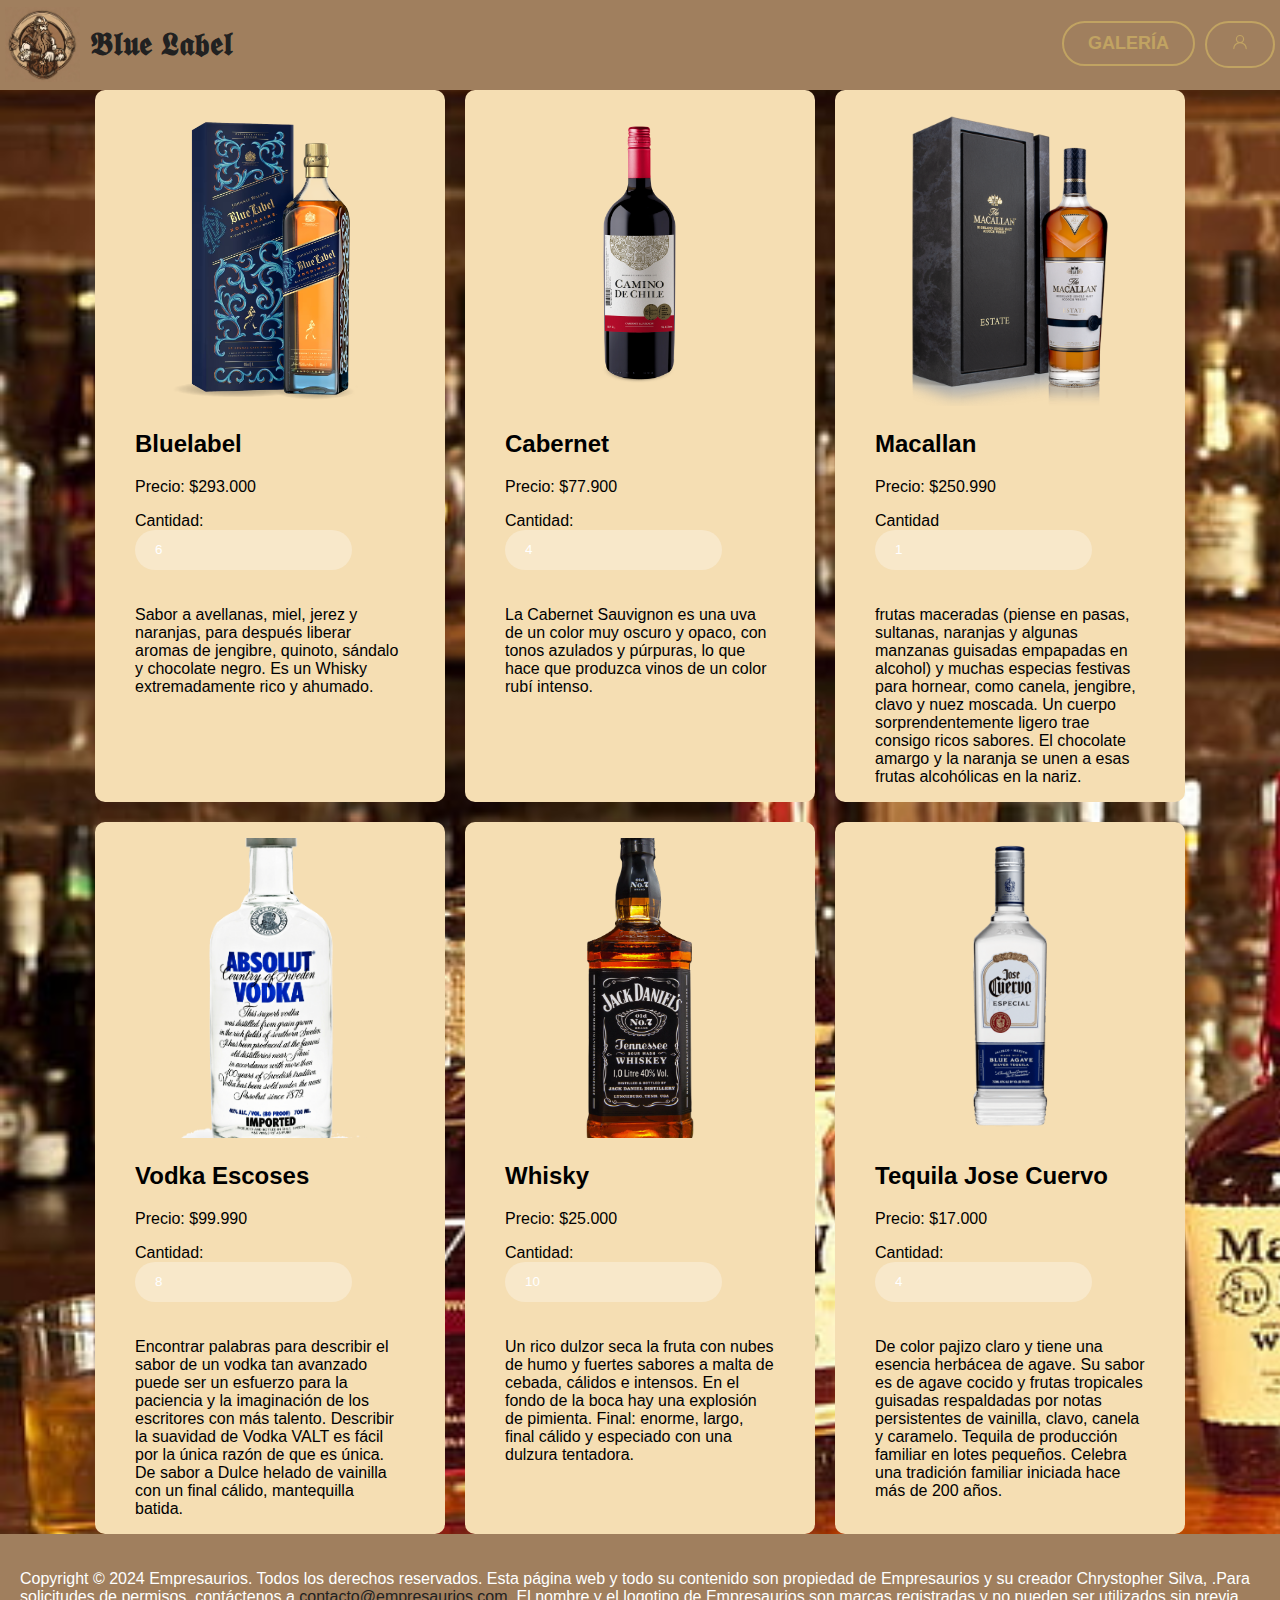
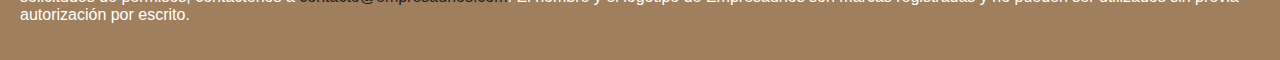
==== galeria.html @ cc979e2a "Agrega Bootstrap" ====
<!DOCTYPE html>
<html lang="en">
<head>
    <meta name="autor" content="ChrystopherSilva">
    <meta charset="UTF-8">
    <meta name="viewport" content="width=device-width, initial-scale=1.0">
    <title>BlueLadel</title>
    <link href="Estilos/estilos.css" rel="stylesheet" />
</head>
<body class="content" background="Imagenes/fondo.jpg" style="background-size: cover;"> 
    <header> <!-- en esta seccion esta el logo de la pagina -->
        <a href="index.html"   class="logo">
            <img name="logo" src="Imagenes/Logo.png" alt="Logo" />
            <h1 class="titulo" name="titulo">𝕭𝖑𝖚𝖊 𝕷𝖆𝖇𝖊𝖑</h1>
        </a>
        <nav >
            <ul>
                <li>
                    <a href="galeria.html">
                        <button  href="galeria.html" class="button">GALERÍA</button>
                    </a>
                </li>
                <li>
                    <a href="login.html">
                        <!-- saque este boton de una pagina la cual muestra botones es este el link-->
                        <!-- https://uiverse.io/akshat-patel28/brown-panther-60 -->
                        <button href="login.html" class="button">
                            <svg xmlns="http://www.w3.org/2000/svg" width="1em" height="1em" viewBox="0 0 24 24" stroke-width="0" fill="currentColor" stroke="currentColor" class="icon">
                                <path d="M12 2.5a5.5 5.5 0 0 1 3.096 10.047 9.005 9.005 0 0 1 5.9 8.181.75.75 0 1 1-1.499.044 7.5 7.5 0 0 0-14.993 0 .75.75 0 0 1-1.5-.045 9.005 9.005 0 0 1 5.9-8.18A5.5 5.5 0 0 1 12 2.5ZM8 8a4 4 0 1 0 8 0 4 4 0 0 0-8 0Z"></path>
                            </svg>
                        </button>
                    </a>
                </li>
            </ul>
        </nav>
    </header>
    <main>
        <div class="galeria">
            <div class="alcohol">
                <figure>
                    <img src="Imagenes/blue lable.png" class="img" alt="descripcion">
                    <figcaption>
                    <h2>Bluelabel</h2>
                    <p>Precio: $293.000</p>
                    <p>Cantidad: <input type="number" value="6"></p>
                    <p>Sabor a avellanas, miel, jerez y naranjas, para después liberar aromas de jengibre, quinoto, sándalo y chocolate negro. Es un Whisky extremadamente rico y ahumado.</p>
                    </figcaption>
                </figure>
            </div>
            <div class="alcohol">
                <figure>
                    <img src="Imagenes/cabernet.png"  alt="descripcion">
                    <figcaption>
                    <h2>Cabernet</h2>
                    <p>Precio: $77.900</p>
                    <p>Cantidad: <input type="number" value="4"></p>
                    <p>La Cabernet Sauvignon es una uva de un color muy oscuro y opaco, con tonos azulados y púrpuras, lo que hace que produzca vinos de un color rubí intenso.</p>
                    </figcaption>
                </figure>
            </div>
            <div class="alcohol">
                <figure>
                    <img src="Imagenes/macallan.png" class="box" alt="descripcion">
                    <figcaption>
                    <h2>Macallan</h2>
                    <p>Precio: $250.990</p>
                    <p>Cantidad <input type="number" value="1"></p>
                    <p>frutas maceradas (piense en pasas, sultanas, naranjas y algunas manzanas guisadas empapadas en alcohol) y muchas especias festivas para hornear, como canela, jengibre, clavo y nuez moscada. Un cuerpo sorprendentemente ligero trae consigo ricos sabores. El chocolate amargo y la naranja se unen a esas frutas alcohólicas en la nariz.</p>
                    </figcaption>
                </figure>
            </div>
            <div class="alcohol">
                <figure>
                    <img src="Imagenes/vodka.png" alt="descripcion">
                    <figcaption>
                    <h2>Vodka Escoses</h2>
                    <p>Precio: $99.990</p>
                    <p>Cantidad: <input type="number" value="8"></p>
                    <p>Encontrar palabras para describir el sabor de un vodka tan avanzado puede ser un esfuerzo para la paciencia y la imaginación de los escritores con más talento. Describir la suavidad de Vodka VALT es fácil por la única razón de que es única. De sabor a Dulce helado de vainilla con un final cálido, mantequilla batida.</p>
                    </figcaption>
                </figure>
            </div>
            <div class="alcohol">
                <figure>
                    <img src="Imagenes/wisky.png" class="box" alt="descripcion">
                    <figcaption>
                    <h2>Whisky</h2>
                    <p>Precio: $25.000</p>
                    <p>Cantidad: <input type="number" value="10"></p>
                    <p>Un rico dulzor seca la fruta con nubes de humo y fuertes sabores a malta de cebada, cálidos e intensos. En el fondo de la boca hay una explosión de pimienta. Final: enorme, largo, final cálido y especiado con una dulzura tentadora.</p>
                    </figcaption>
                </figure>
            </div>
            <div class="alcohol">
                <figure>
                    <img src="Imagenes/tequila.png" alt="descripcion">
                    <figcaption>
                    <h2>Tequila Jose Cuervo</h2>
                    <p>Precio: $17.000</p>
                    <p>Cantidad: <input type="number" value="4"></p>
                    <p>De color pajizo claro y tiene una esencia herbácea de agave. Su sabor es de agave cocido y frutas tropicales guisadas respaldadas por notas persistentes de vainilla, clavo, canela y caramelo. Tequila de producción familiar en lotes pequeños. Celebra una tradición familiar iniciada hace más de 200 años.</p>
                    </figcaption>
                </figure>
            </div>
        </div>
    </main>
    <footer>
        <p >Copyright © 2024 Empresaurios. Todos los derechos reservados. Esta página web y
            todo su contenido son propiedad de Empresaurios y su creador Chrystopher Silva, 
            .Para solicitudes de permisos, contáctenos a <a href="mailto:contacto@empresaurios.com">
            contacto@empresaurios.com</a>. El nombre y el logotipo de Empresaurios son marcas 
            registradas y no pueden ser utilizados sin previa autorización por escrito.
        </p>
    </footer>
</body>
</html>
---- Estilos/estilos.css ----
/*------------------------------------------------------------------------*/
/*------------------------------------------------------------------------*/
body{
    font-family: sans-serif;
    margin: 0;
}

header {
    background-color: #a07f5e; /* Color de fondo del encabezado */
    padding: 5px;
    display: flex;
    justify-content: space-between;
    align-items: center;
    min-height: auto;
}

a{
    text-decoration: none;
    color:#212121
}

.logo{
    display: flex;
    align-items: center;
}
.logo img {
    height: 75px;
    margin-right: 10px;
}


/*------------------------------------------------------------------------*/
/*------------------------------------------------------------------------*/
/* contiene nav*/
nav {
    display: flex;
    justify-content: center;
    align-items: center;
}

nav ul {
    list-style-type: none;
    margin: 0;
    padding: 0;
    display: flex;
}

nav ul li {
    margin-left: 10px;
}

nav ul li:first-child {
    margin-left: 0;
}        
/*------------------------------------------------------------------------*/
/*------------------------------------------------------------------------*/
/* contiene los botones del menu*/

.button {
    cursor: pointer;
    position: relative;
    padding: 10px 24px;
    font-size: 18px;
    color: rgb(193, 163, 98);
    border: 2px solid rgb(193, 163, 98);
    border-radius: 34px;
    background-color: transparent;
    font-weight: 600;
    transition: all 0.3s cubic-bezier(0.23, 1, 0.320, 1);
    overflow: hidden;
    }
    .button::before {
    content: '';
    position: absolute;
    inset: 0;
    margin: auto;
    width: 50px;
    height: 50px;
    border-radius: inherit;
    scale: 0;
    z-index: -1;
    background-color: rgb(193, 163, 98);
    transition: all 0.6s cubic-bezier(0.23, 1, 0.320, 1);
    }
    .button:hover::before {
    scale: 3;
    }
    .button:hover {
    color: #212121;
    
    scale: 1.1;
    box-shadow: 0 0px 20px rgb(161,126,126);
    }
    .button:active {
    scale: 1;
    }


.content {
    flex: 2; /* Hace que el contenido ocupe todo el espacio restante */
}
/*------------------------------------------------------------------------*/
/*------------------------------------------------------------------------*/
footer {
    background-color: #a07f5e;
    color: #fff;
    padding: 20px;
    text-align: left;
    bottom: 0;


}

.footer-text {
    font-size: 0.2em; /* Tamaño de fuente reducido */
    line-height: 1.5;
}

.footer-text p {
    font-size: 0.2em; /* Tamaño de fuente más pequeño para el párrafo */
    margin: 0; /* Eliminar el margen predeterminado del párrafo */
    padding: 0; /* Eliminar el padding predeterminado del párrafo */
}

.footer-text a {
    color: #fff;
    text-decoration: underline;
}

.footer-text a:hover {
    color: #ccc;
}

/* Estilos adicionales para el texto de copyright */
.copyright-text {
    position: initial;
    bottom: 5px; /* Colocar en la esquina inferior izquierda */
    left: 20px; /* Colocar en la esquina inferior izquierda */
    margin: 0;
}
/*------------------------------------------------------------------------*/
/*------------------------------------------------------------------------*/
main {
    display: flex;
    justify-content: center;
    align-items: center;
}

.login{
    border: 1px solid black;/*--le genera un borde--*/
    width: 400px;/*--para el tamaño--*/
    height: 500px;
    background-image: url('assets/login.png');
    /*--no me funciono pero queria ponerle un fondo al login y no logre use videos que tengo guardados en mi instagram--*/
    color: white;
    border-radius: 20px;
    box-shadow: 0px 0px 20px rgba(0,0,0,0,75);
    background-size: cover;
    background-position: center;
    overflow: hidden;
}
form{
    display: block;
    box-sizing: border-box;
    padding: 40px;
    width: 100%;
    height: 100%;
    backdrop-filter: brightness(40%);
    flex-direction: column;
    display: flex;
    gap: 5px;
    background-position: center;
}
.LOG {font-weight: normal;
    font-size: 24px;
    text-shadow: 0px 0px 2px rgba(0,0,0,0,5);
    margin-bottom: 60px;
}
label{
    color: rgba(255,255,255,0.8);
    text-transform: uppercase;
    font-size: 10px;
    letter-spacing: 2px;
    padding-left: 10px;
}
input{
    background-color: rgba(255,255,255,0.3);
    height: 40px;
    line-height: 40px;
    border-radius: 20px;
    padding: 0px 20px;
    border: none;
    margin-bottom: 20px;
    color: white;

}


/*------------------------------------------------------------------------*/
/*-------------------------------GALERIA-----------------------------------------*/
.galeria{
    display: grid;
    grid-template-columns: repeat(3,1fr);
    gap: 20px;
}
.alcohol{
    border-radius: 10px;
    background-color: wheat;
    width: 350px;

}
.alcohol:hover{
    box-shadow: 0 10px 20px rgba(0,0,0,0.20);

}
.alcohol img{
    width: 100%;
    height: 300px;
    object-fit: cover;
    border-radius: 10px 10px 0 0;


}
.container {
    display: flex;
    justify-content: center;
    align-items: center;
    height: 100vh;
  }
  
  .square {
    border: 1px solid black;
    background-color: white;
    width: 300px;
    height: auto;
    margin: 10px;
  }
  
  .image-container {
    width: 100%;
    height: 100%;
  }
  
  .image {
    width: 100%;
    height: 100%;
    object-fit: cover;
    border: 1px solid black;
  }
  
  .info-container {
    padding: 20px;
  }
/*------------------------------------------------------------------------*/
/*------------------------------------------------------------------------*/
@media(max-width:700px){
    header{
        flex-direction: column;
    }

    nav{
        padding: 10px 0px;
    }
}
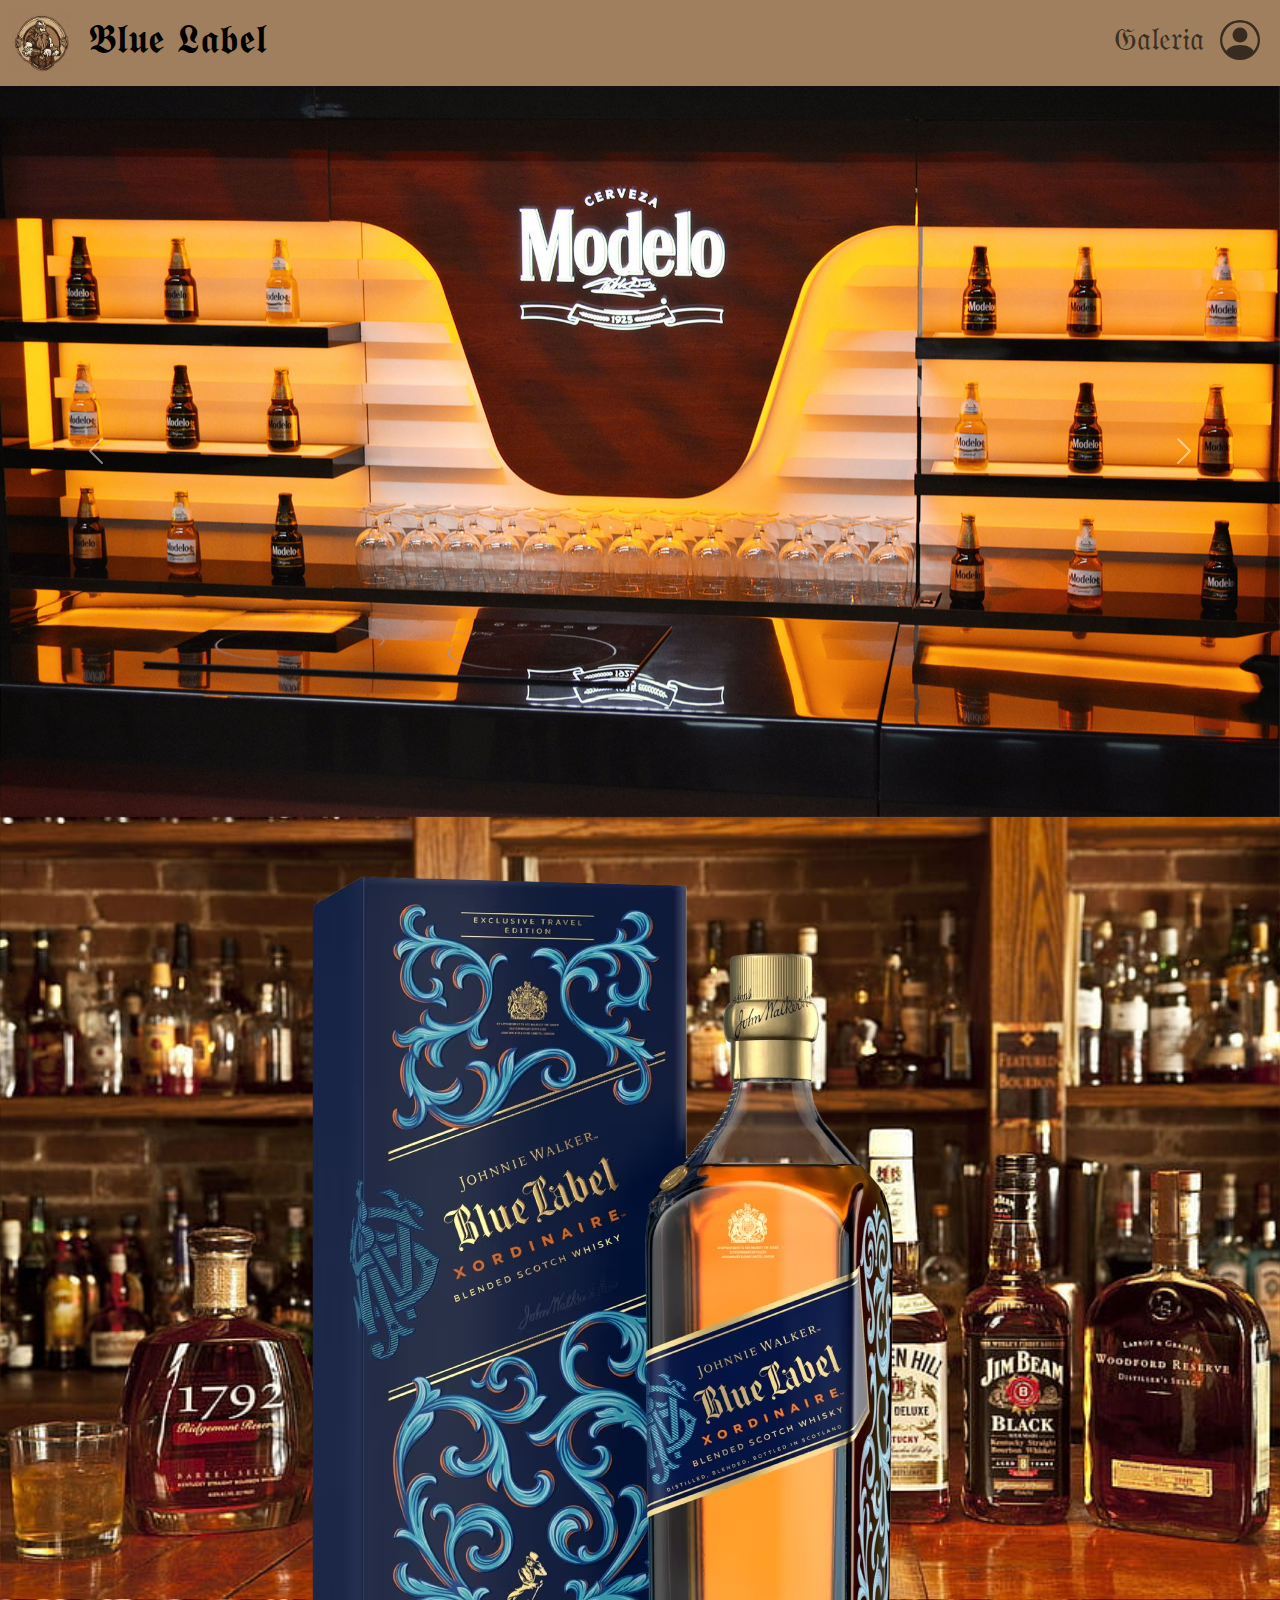
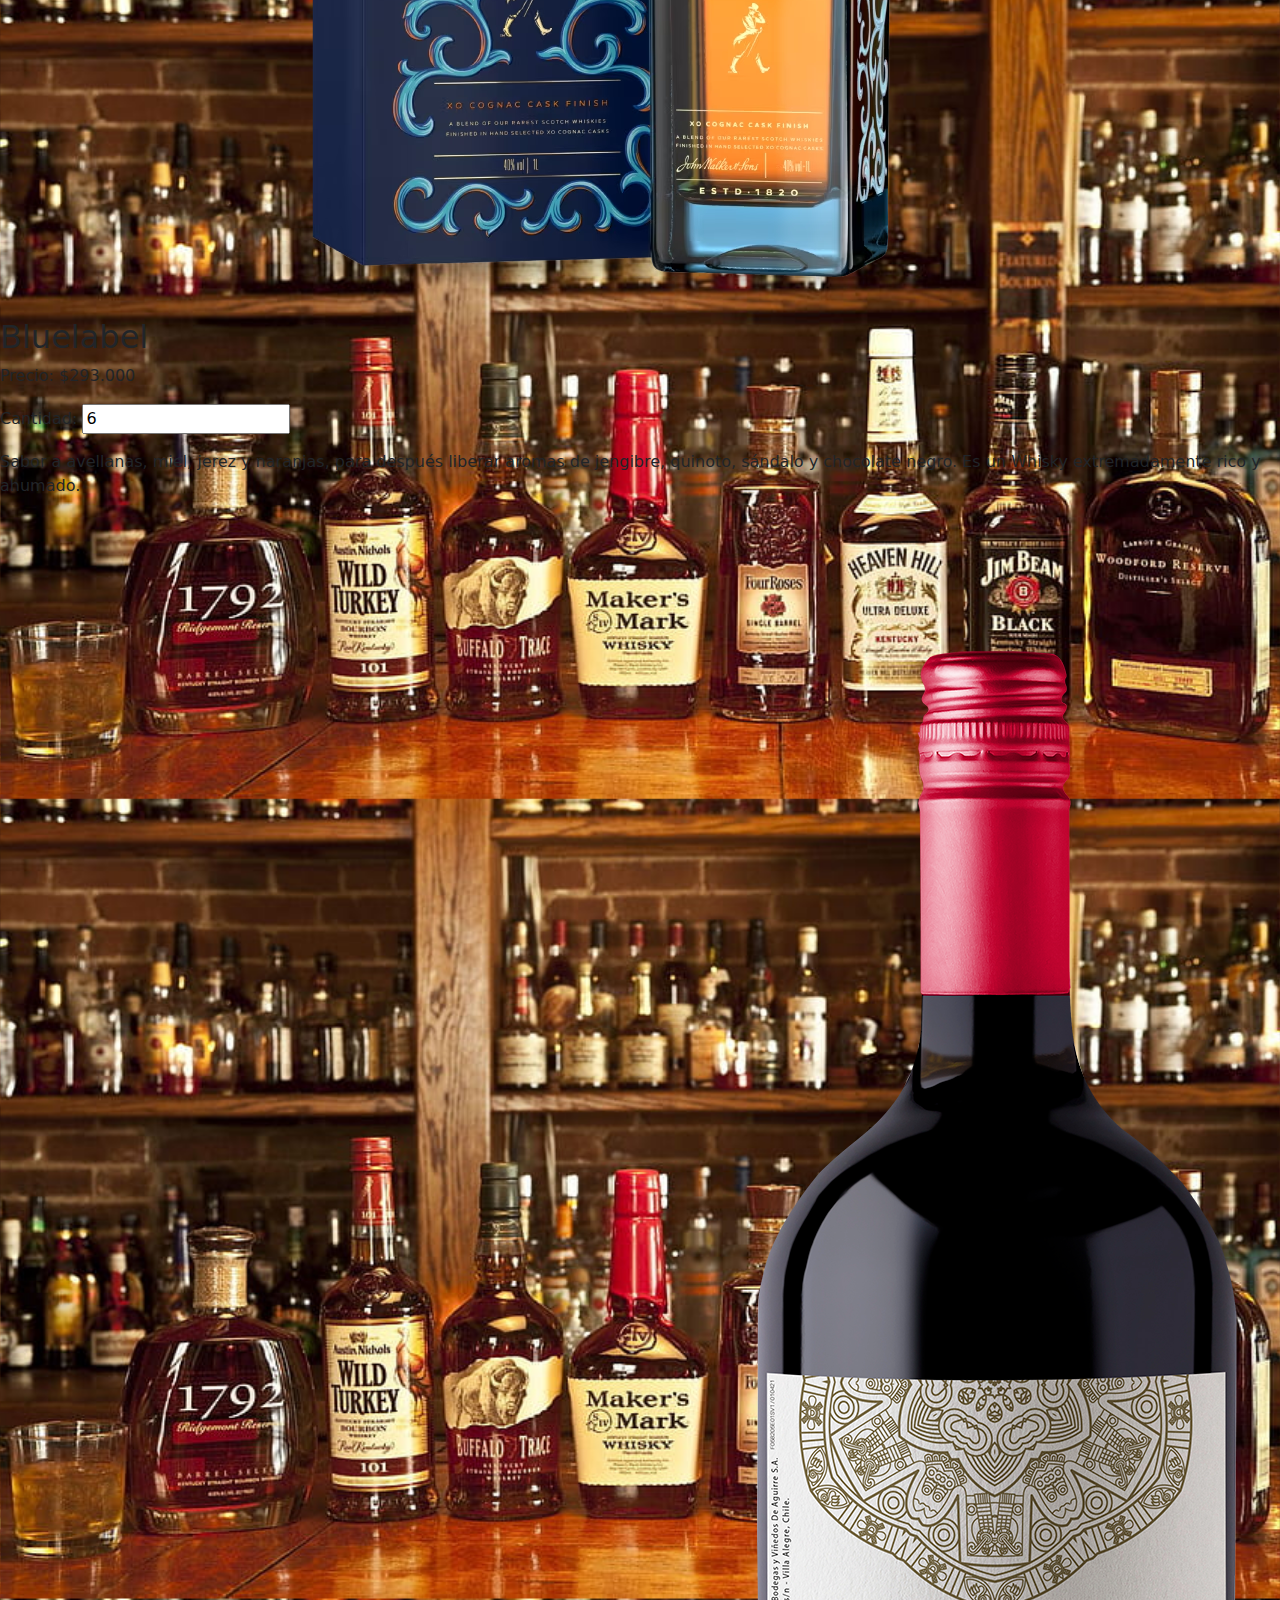
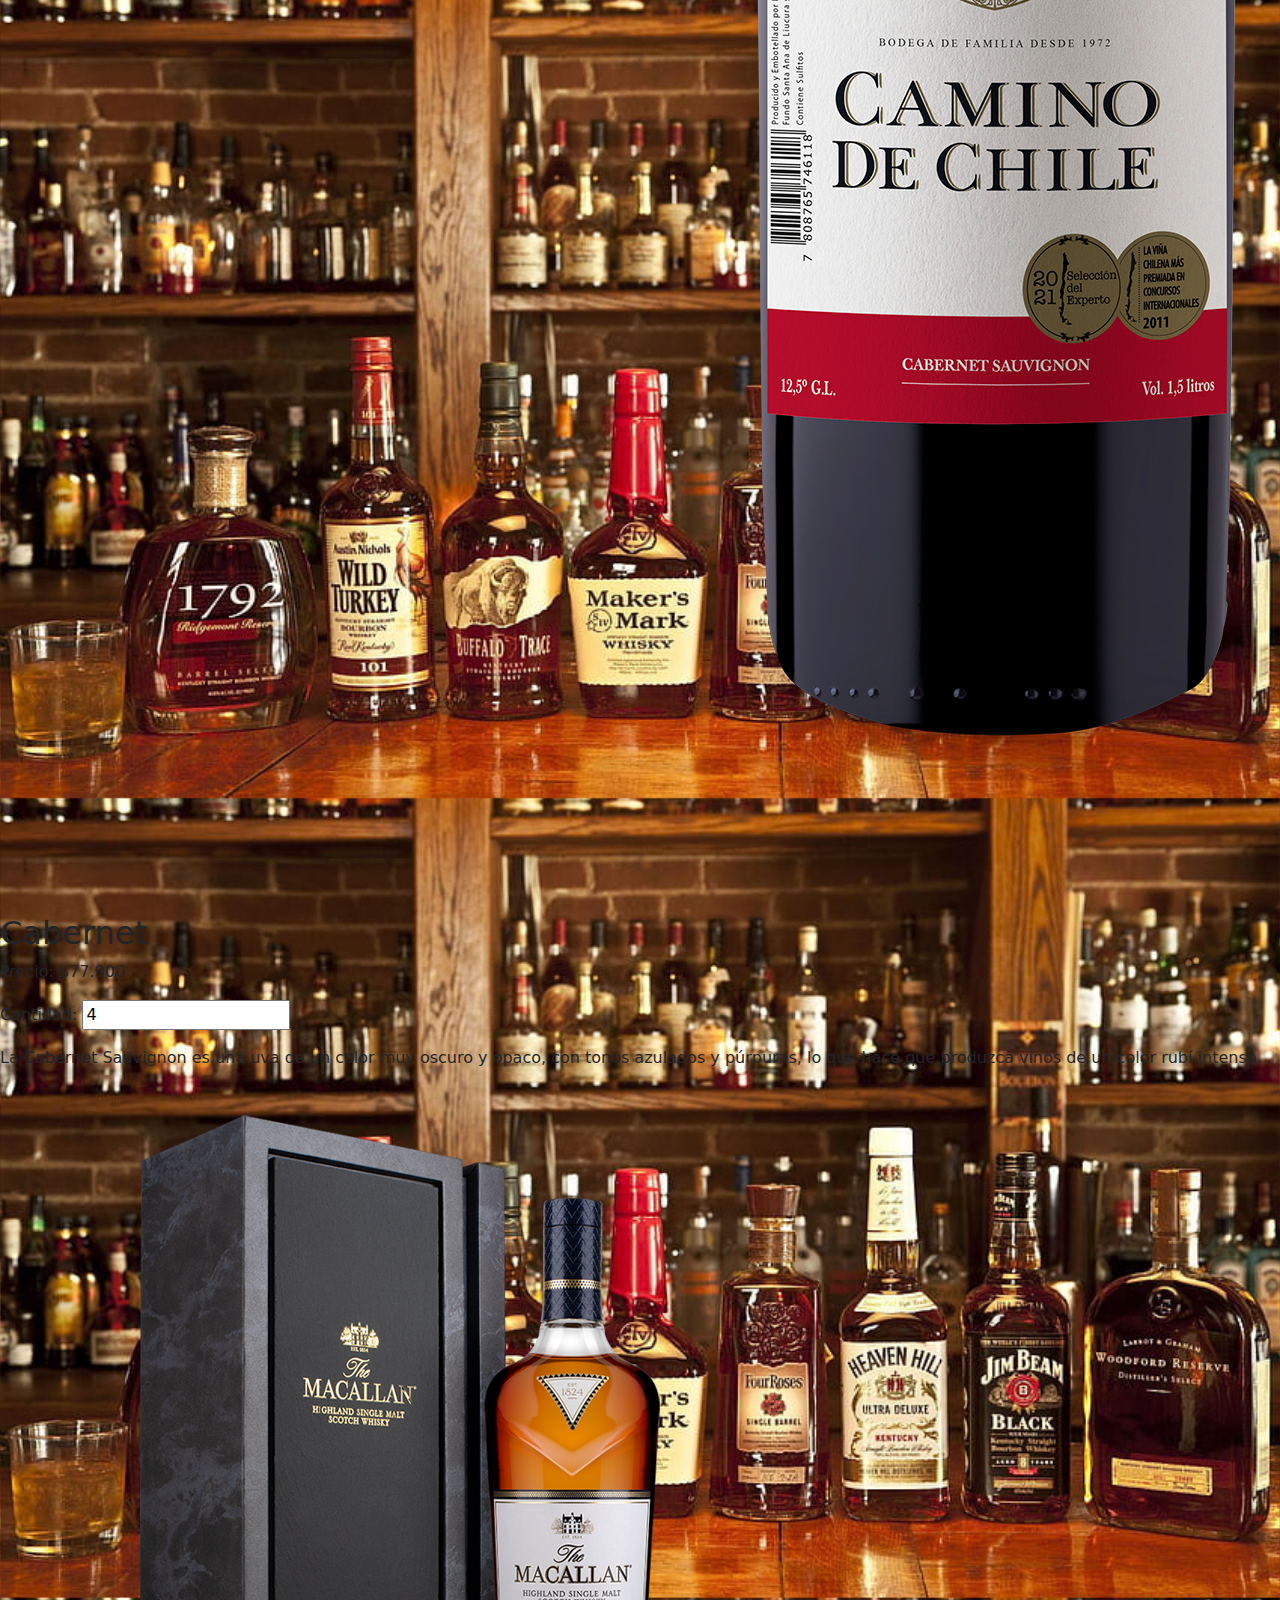
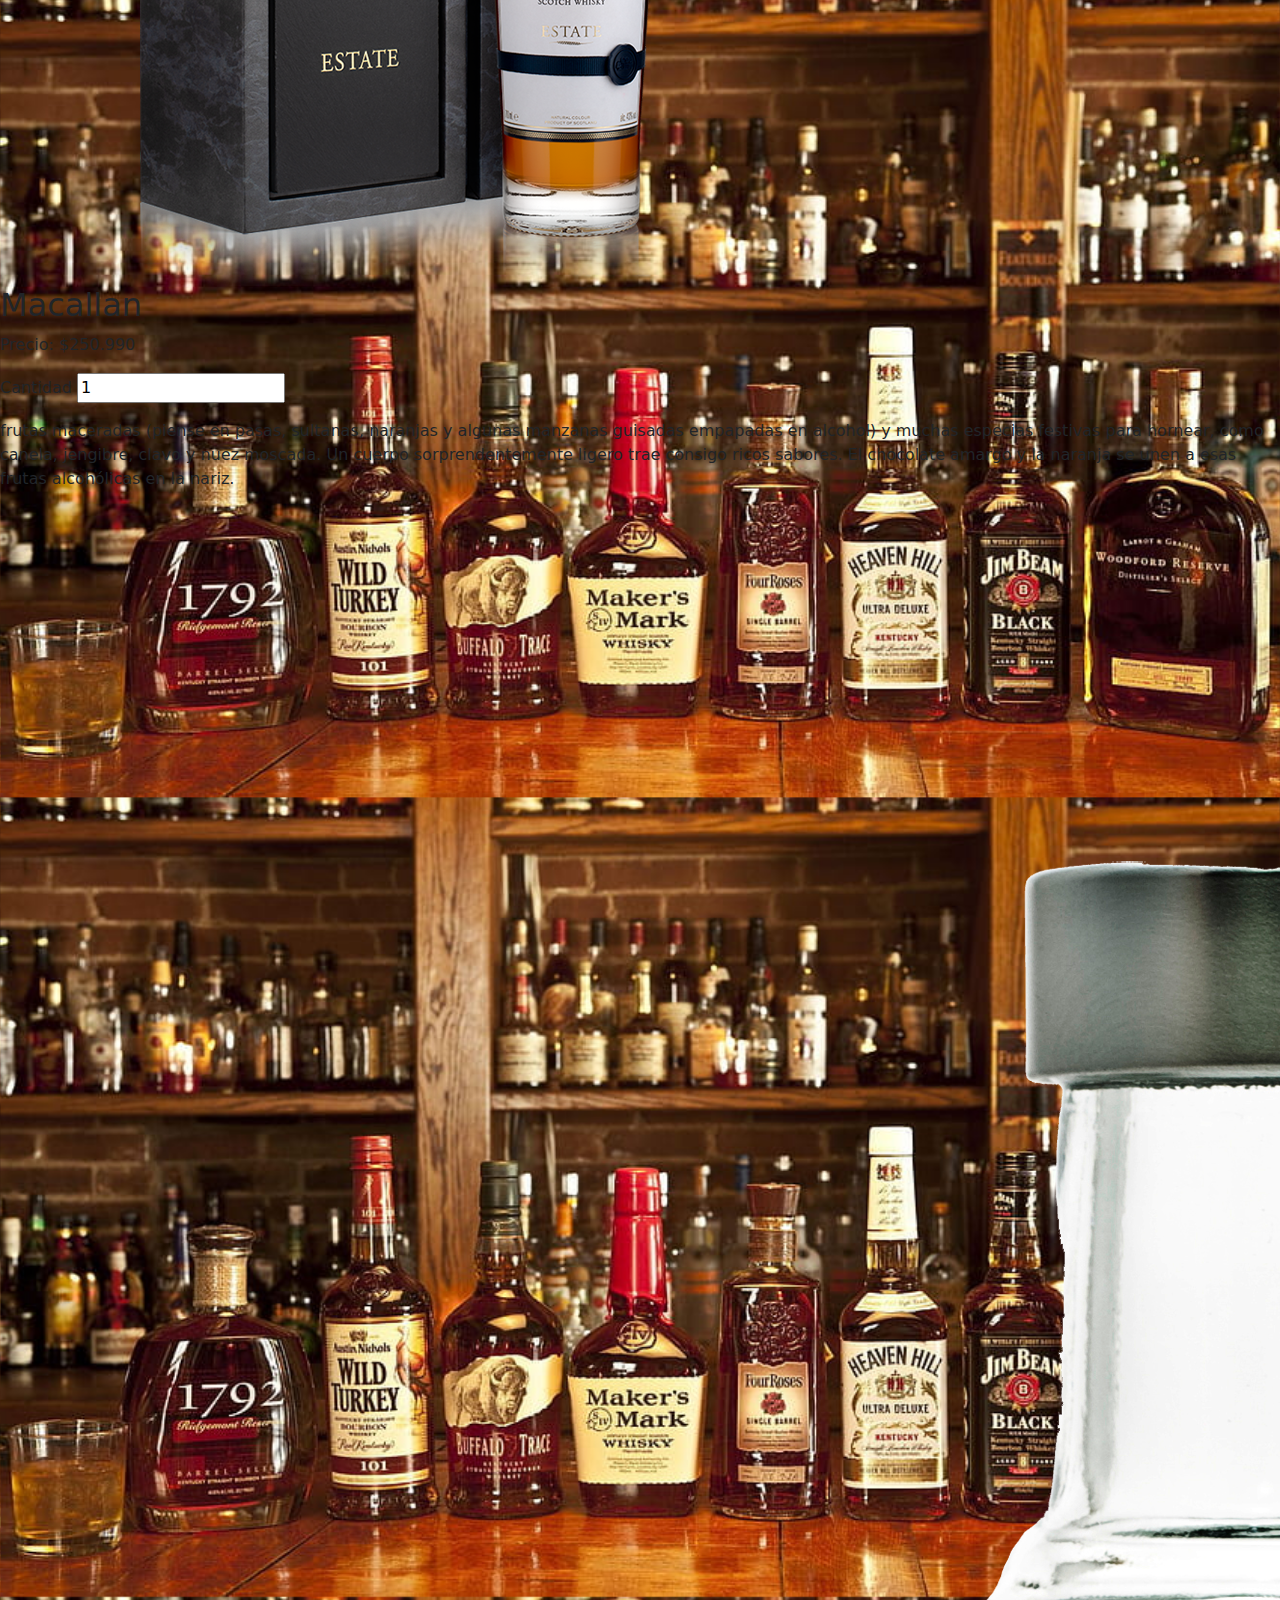
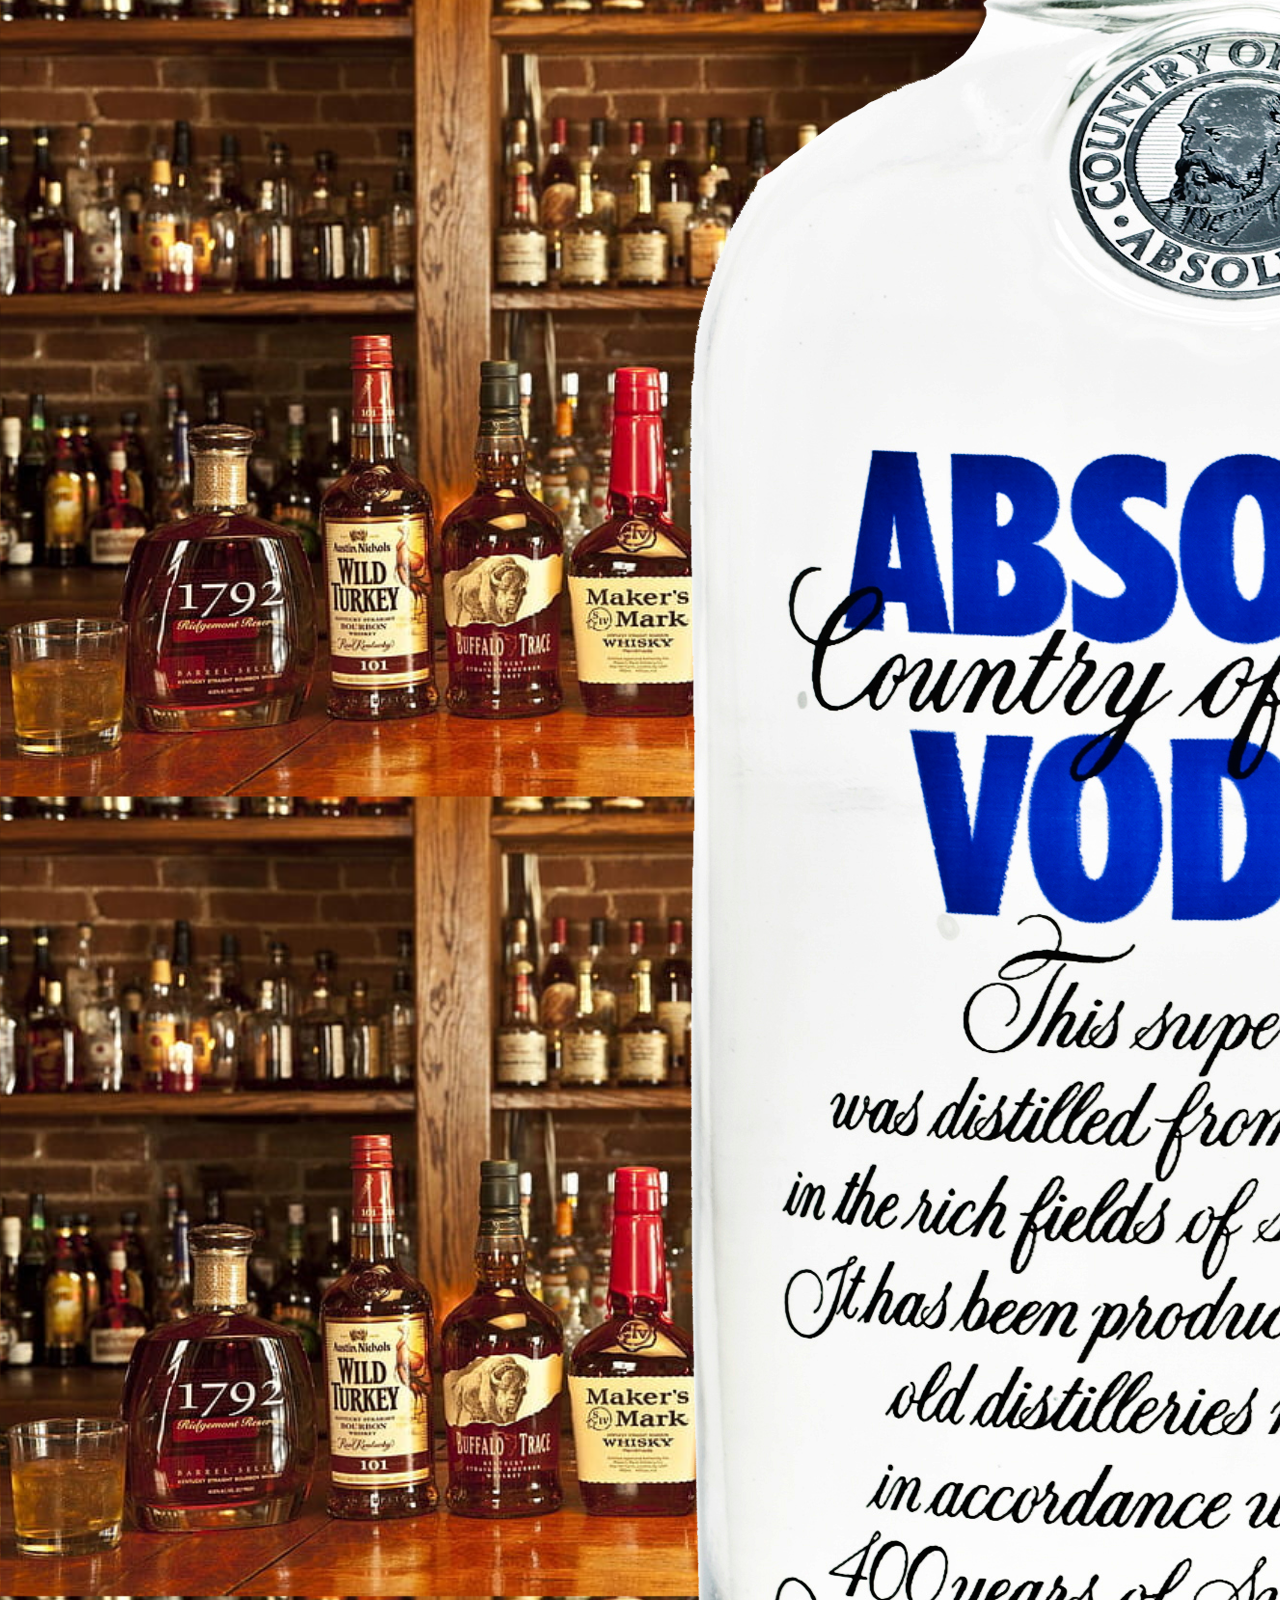
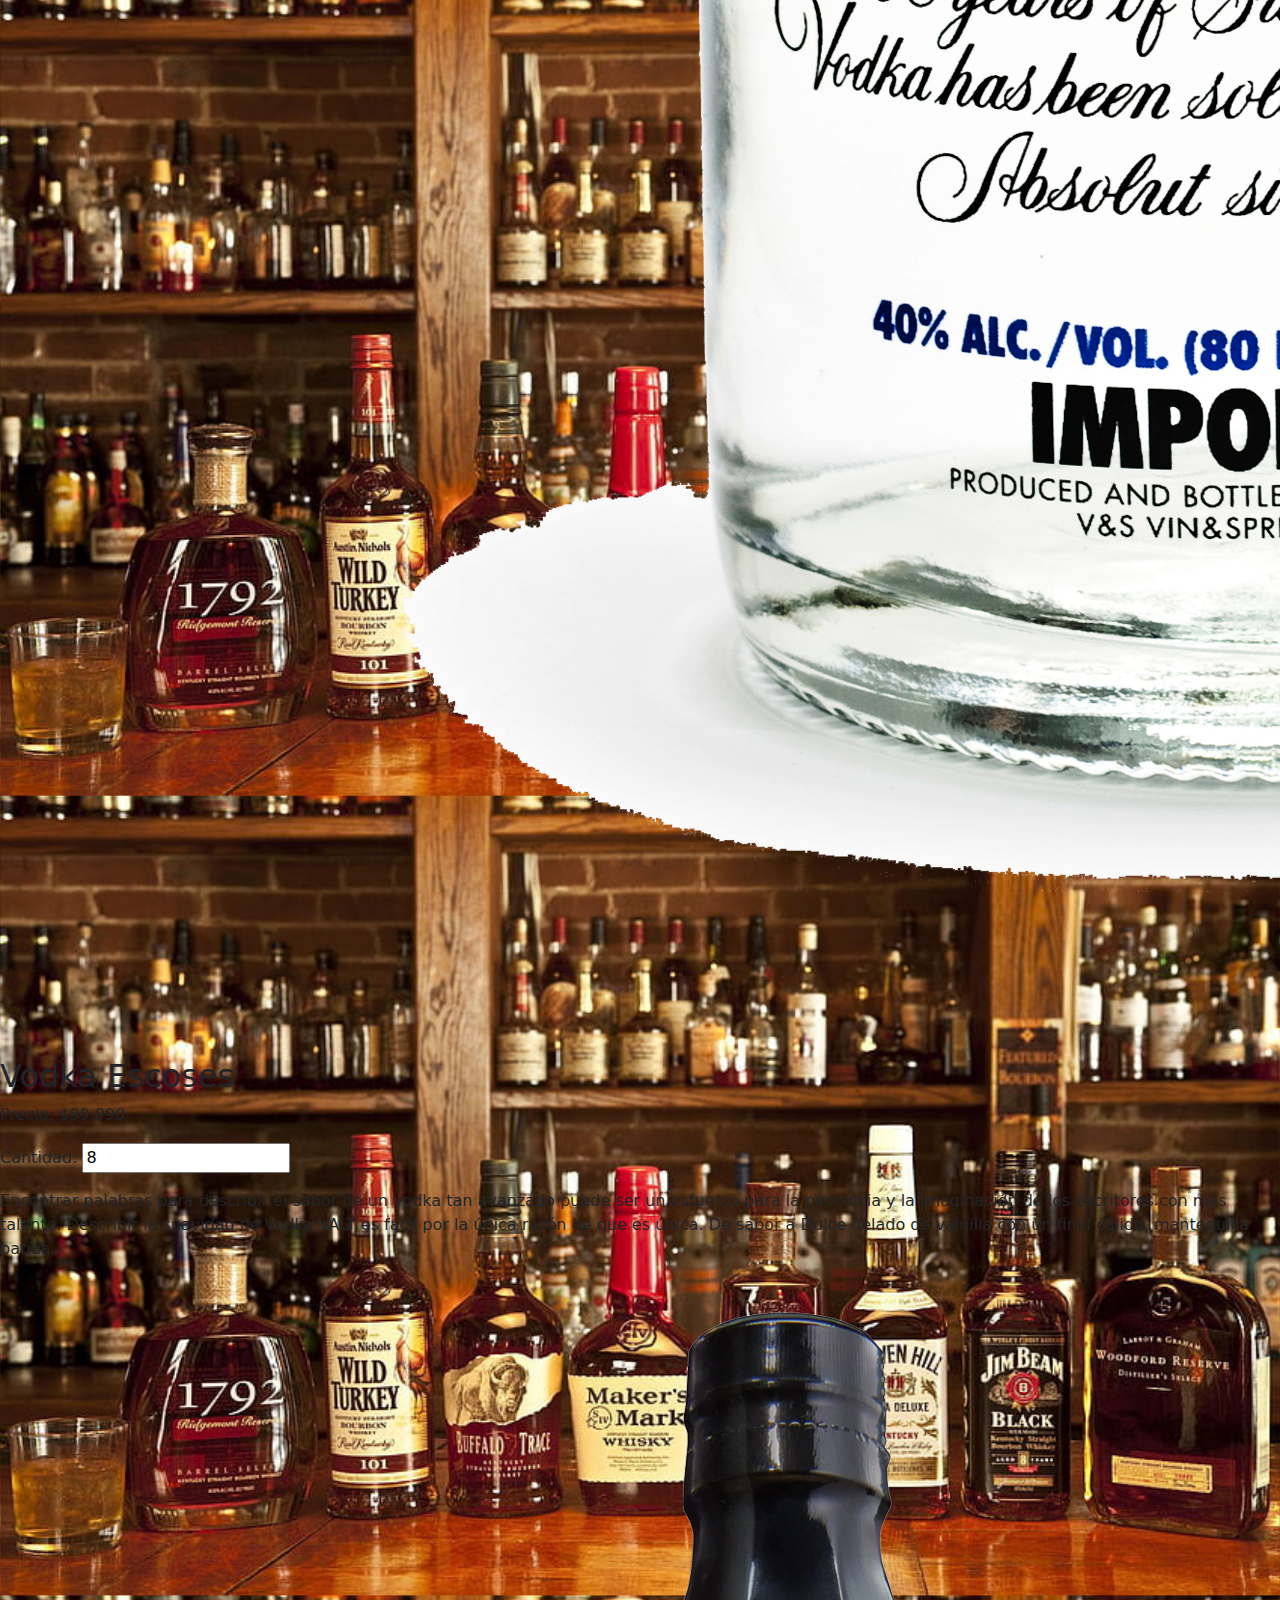
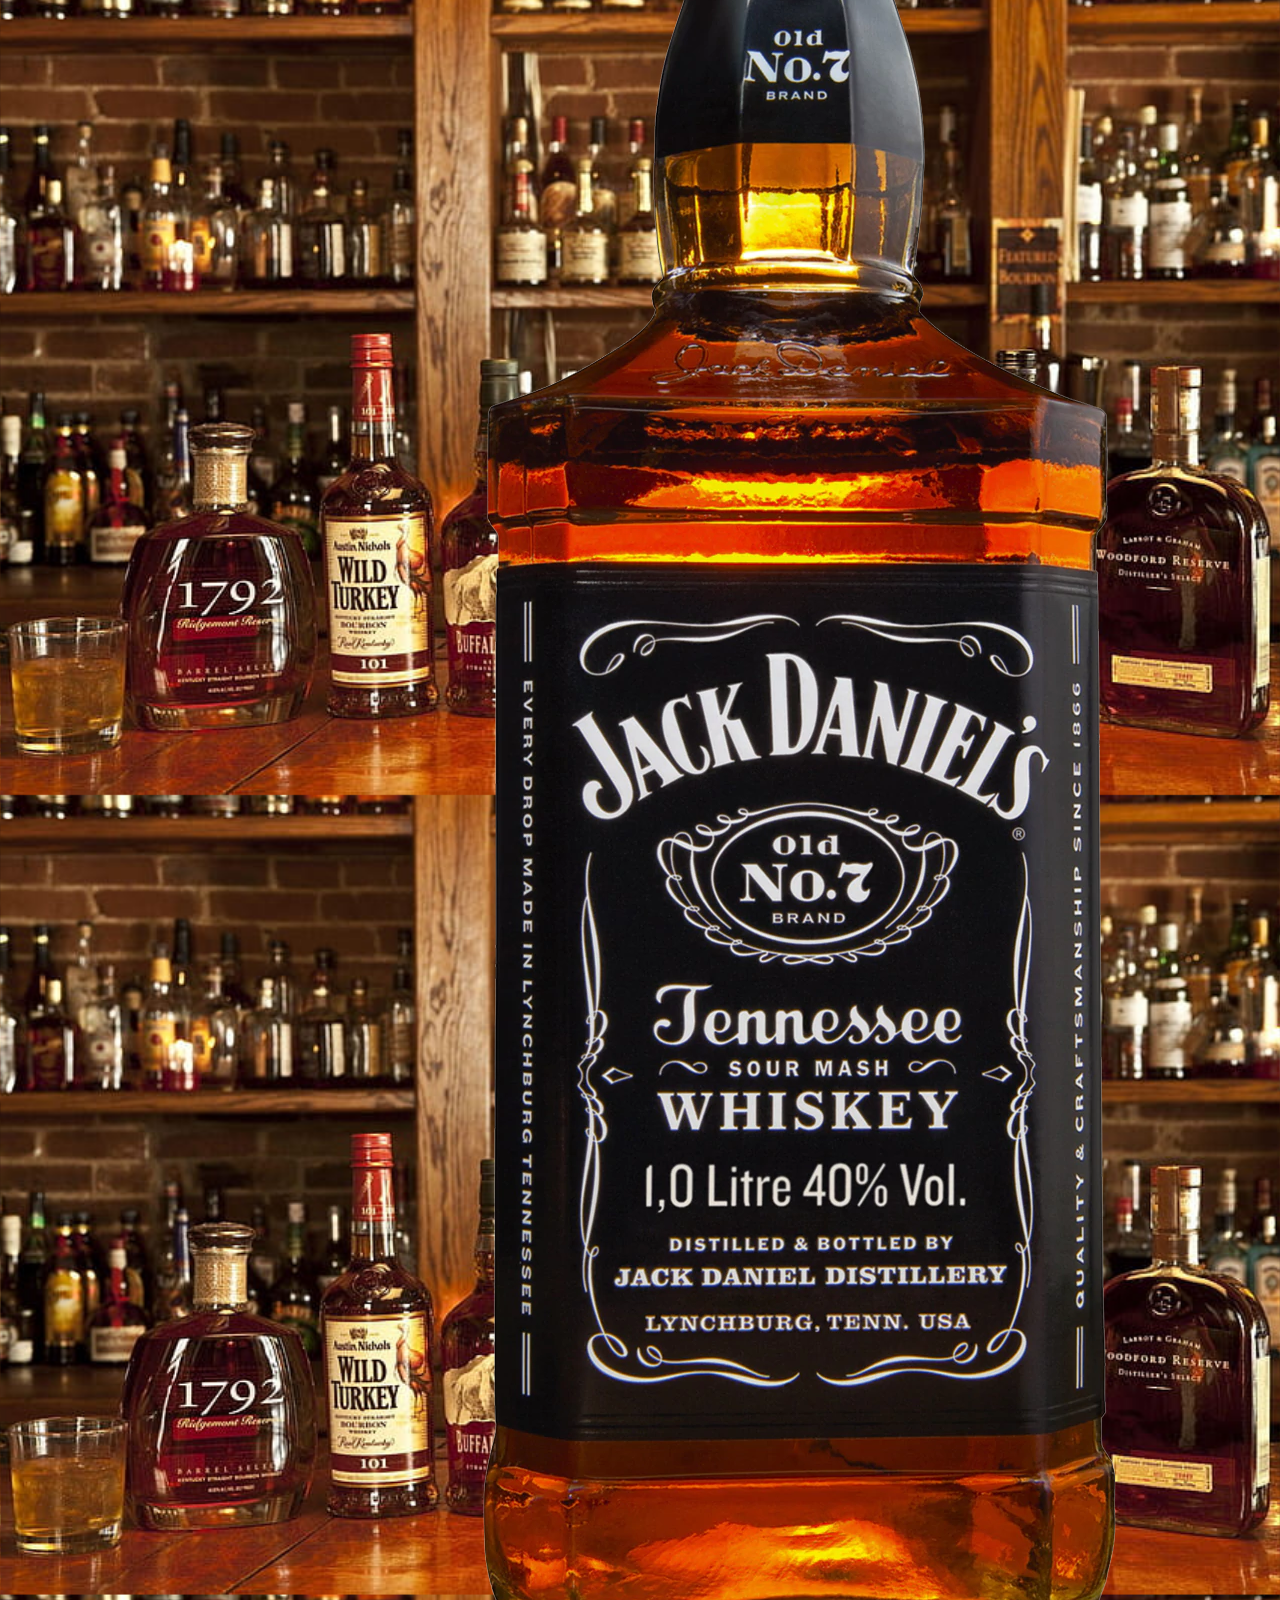
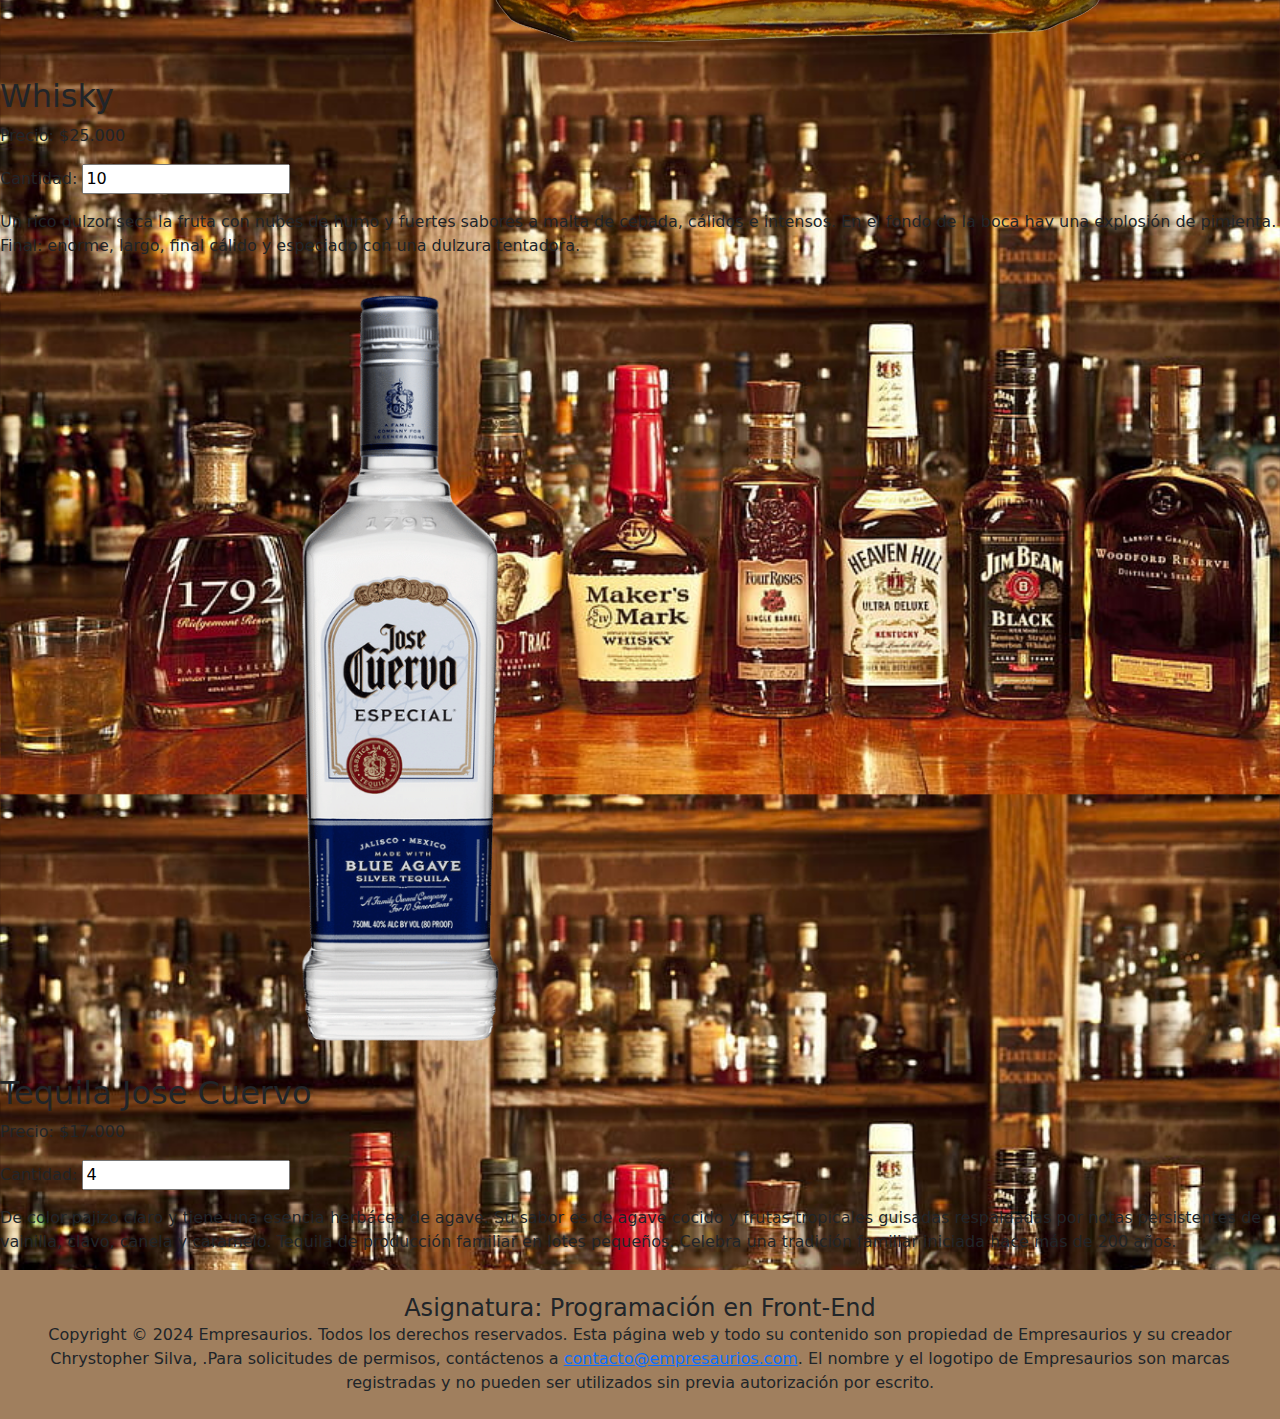
==== commit 3ed2f9c7: "Agrega todas las imagenes y personaliza el footer y el header" ====
--- a/galeria.html
+++ b/galeria.html
@@ -5,35 +5,72 @@
     <meta charset="UTF-8">
     <meta name="viewport" content="width=device-width, initial-scale=1.0">
     <title>BlueLadel</title>
-    <link href="Estilos/estilos.css" rel="stylesheet" />
+    <link href="https://cdn.jsdelivr.net/npm/bootstrap@5.3.3/dist/css/bootstrap.min.css" rel="stylesheet" integrity="sha384-QWTKZyjpPEjISv5WaRU9OFeRpok6YctnYmDr5pNlyT2bRjXh0JMhjY6hW+ALEwIH" crossorigin="anonymous">
+    <link rel="stylesheet" href="estilos.css"> <!-- Agregar la referencia al archivo CSS -->
 </head>
-<body class="content" background="Imagenes/fondo.jpg" style="background-size: cover;"> 
-    <header> <!-- en esta seccion esta el logo de la pagina -->
-        <a href="index.html"   class="logo">
-            <img name="logo" src="Imagenes/Logo.png" alt="Logo" />
-            <h1 class="titulo" name="titulo">𝕭𝖑𝖚𝖊 𝕷𝖆𝖇𝖊𝖑</h1>
+
+<!------------------------------------------------------------------------------------------------------------->
+<!------------------------------------------------------------------------------------------------------------->
+
+<body class="content" background="Imagenes/fondo.jpg" style="background-size: 100%;">
+<!--                       Es la imagen de fondo del sitio                        -->    
+    
+<!------------------------------------------------------------------------------------------------------------->
+<!--                                                NavBar                                                   -->
+
+<nav class="navbar navbar-expand-lg" style="background-color: #a07f5e;">
+    <div class="container-fluid">
+        <a class="navbar-brand" href="Imagenes/Logo.png">
+            <img src="Imagenes/Logo.png" width="60" height="60"/>
         </a>
-        <nav >
-            <ul>
-                <li>
-                    <a href="galeria.html">
-                        <button  href="galeria.html" class="button">GALERÍA</button>
-                    </a>
-                </li>
-                <li>
-                    <a href="login.html">
-                        <!-- saque este boton de una pagina la cual muestra botones es este el link-->
-                        <!-- https://uiverse.io/akshat-patel28/brown-panther-60 -->
-                        <button href="login.html" class="button">
-                            <svg xmlns="http://www.w3.org/2000/svg" width="1em" height="1em" viewBox="0 0 24 24" stroke-width="0" fill="currentColor" stroke="currentColor" class="icon">
-                                <path d="M12 2.5a5.5 5.5 0 0 1 3.096 10.047 9.005 9.005 0 0 1 5.9 8.181.75.75 0 1 1-1.499.044 7.5 7.5 0 0 0-14.993 0 .75.75 0 0 1-1.5-.045 9.005 9.005 0 0 1 5.9-8.18A5.5 5.5 0 0 1 12 2.5ZM8 8a4 4 0 1 0 8 0 4 4 0 0 0-8 0Z"></path>
-                            </svg>
-                        </button>
-                    </a>
-                </li>
-            </ul>
-        </nav>
-    </header>
+        <a class="navbar-brand" href="index.html">
+            <h1>𝕭𝖑𝖚𝖊 𝕷𝖆𝖇𝖊𝖑</h1>
+        </a>
+        <button class="navbar-toggler" type="button" data-bs-toggle="collapse" data-bs-target="#navbarNavAltMarkup" aria-controls="navbarNavAltMarkup" aria-expanded="false" aria-label="Toggle navigation">
+            <span class="navbar-toggler-icon"></span>
+        </button>
+        <div class="collapse navbar-collapse justify-content-end" id="navbarNavAltMarkup" >
+            <div class="navbar-nav">
+                <a class="nav-link text-center" href="galeria.html" ><h2>𝔊𝔞𝔩𝔢𝔯𝔦𝔞</h2></a>
+                <a class="nav-link text-center" href="login.html" >
+                    <svg xmlns="http://www.w3.org/2000/svg" width="40" height="40" fill="currentColor" class="bi bi-person-circle" viewBox="0 0 16 16">
+                        <path d="M11 6a3 3 0 1 1-6 0 3 3 0 0 1 6 0"/>
+                        <path fill-rule="evenodd" d="M0 8a8 8 0 1 1 16 0A8 8 0 0 1 0 8m8-7a7 7 0 0 0-5.468 11.37C3.242 11.226 4.805 10 8 10s4.757 1.225 5.468 2.37A7 7 0 0 0 8 1"/>
+                    </svg>
+                </a>
+            </div>
+        </div>
+    </div>
+</nav>
+
+<!------------------------------------------------------------------------------------------------------------->
+<!--                                             carousel                                                    -->
+
+<div id="carouselExample" class="carousel slide">
+    <div class="carousel-inner">
+    <div class="carousel-item active">
+        <img src="Imagenes/carruselgaleria1.jpg" class="d-block w-100" alt="Imagen no encontrada">
+    </div>
+    <div class="carousel-item">
+        <img src="Imagenes/carruselgaleria2.jpg" class="d-block w-100" alt="Imagen no encontrada">
+    </div>
+    <div class="carousel-item">
+        <img src="Imagenes/carruselgaleria3.jpg" class="d-block w-100" alt="Imagen no encontrada">
+    </div>
+    </div>
+    <button class="carousel-control-prev" type="button" data-bs-target="#carouselExample" data-bs-slide="prev">
+    <span class="carousel-control-prev-icon" aria-hidden="true"></span>
+    <span class="visually-hidden">Previous</span>
+    </button>
+    <button class="carousel-control-next" type="button" data-bs-target="#carouselExample" data-bs-slide="next">
+    <span class="carousel-control-next-icon" aria-hidden="true"></span>
+    <span class="visually-hidden">Next</span>
+    </button>
+</div>
+
+<!------------------------------------------------------------------------------------------------------------->
+
+
     <main>
         <div class="galeria">
             <div class="alcohol">
@@ -104,13 +141,26 @@
             </div>
         </div>
     </main>
-    <footer>
-        <p >Copyright © 2024 Empresaurios. Todos los derechos reservados. Esta página web y
-            todo su contenido son propiedad de Empresaurios y su creador Chrystopher Silva, 
-            .Para solicitudes de permisos, contáctenos a <a href="mailto:contacto@empresaurios.com">
-            contacto@empresaurios.com</a>. El nombre y el logotipo de Empresaurios son marcas 
-            registradas y no pueden ser utilizados sin previa autorización por escrito.
-        </p>
+<!------------------------------------------------------------------------------------------------------------->
+<!--                                          Footer                                                         -->   
+
+<nav>
+    <footer class="p-4 text-center end-bottom" style="background-color: #a07f5e;">
+        <div>
+            <h4 class="card-title">Asignatura: Programación en Front-End</h4>
+            <p class="card-text">Copyright © 2024 Empresaurios. Todos los derechos reservados. Esta página web y
+                todo su contenido son propiedad de Empresaurios y su creador Chrystopher Silva, 
+                .Para solicitudes de permisos, contáctenos a <a href="mailto:contacto@empresaurios.com">
+                contacto@empresaurios.com</a>. El nombre y el logotipo de Empresaurios son marcas 
+                registradas y no pueden ser utilizados sin previa autorización por escrito.
+            </p>
+        </div>
     </footer>
+</nav>
+
+<!------------------------------------------------------------------------------------------------------------->
+<!------------------------------------------------------------------------------------------------------------->
+    <script src="https://cdn.jsdelivr.net/npm/bootstrap@5.3.3/dist/js/bootstrap.bundle.min.js" integrity="sha384-YvpcrYf0tY3lHB60NNkmXc5s9fDVZLESaAA55NDzOxhy9GkcIdslK1eN7N6jIeHz" crossorigin="anonymous"></script>
+
 </body>
 </html>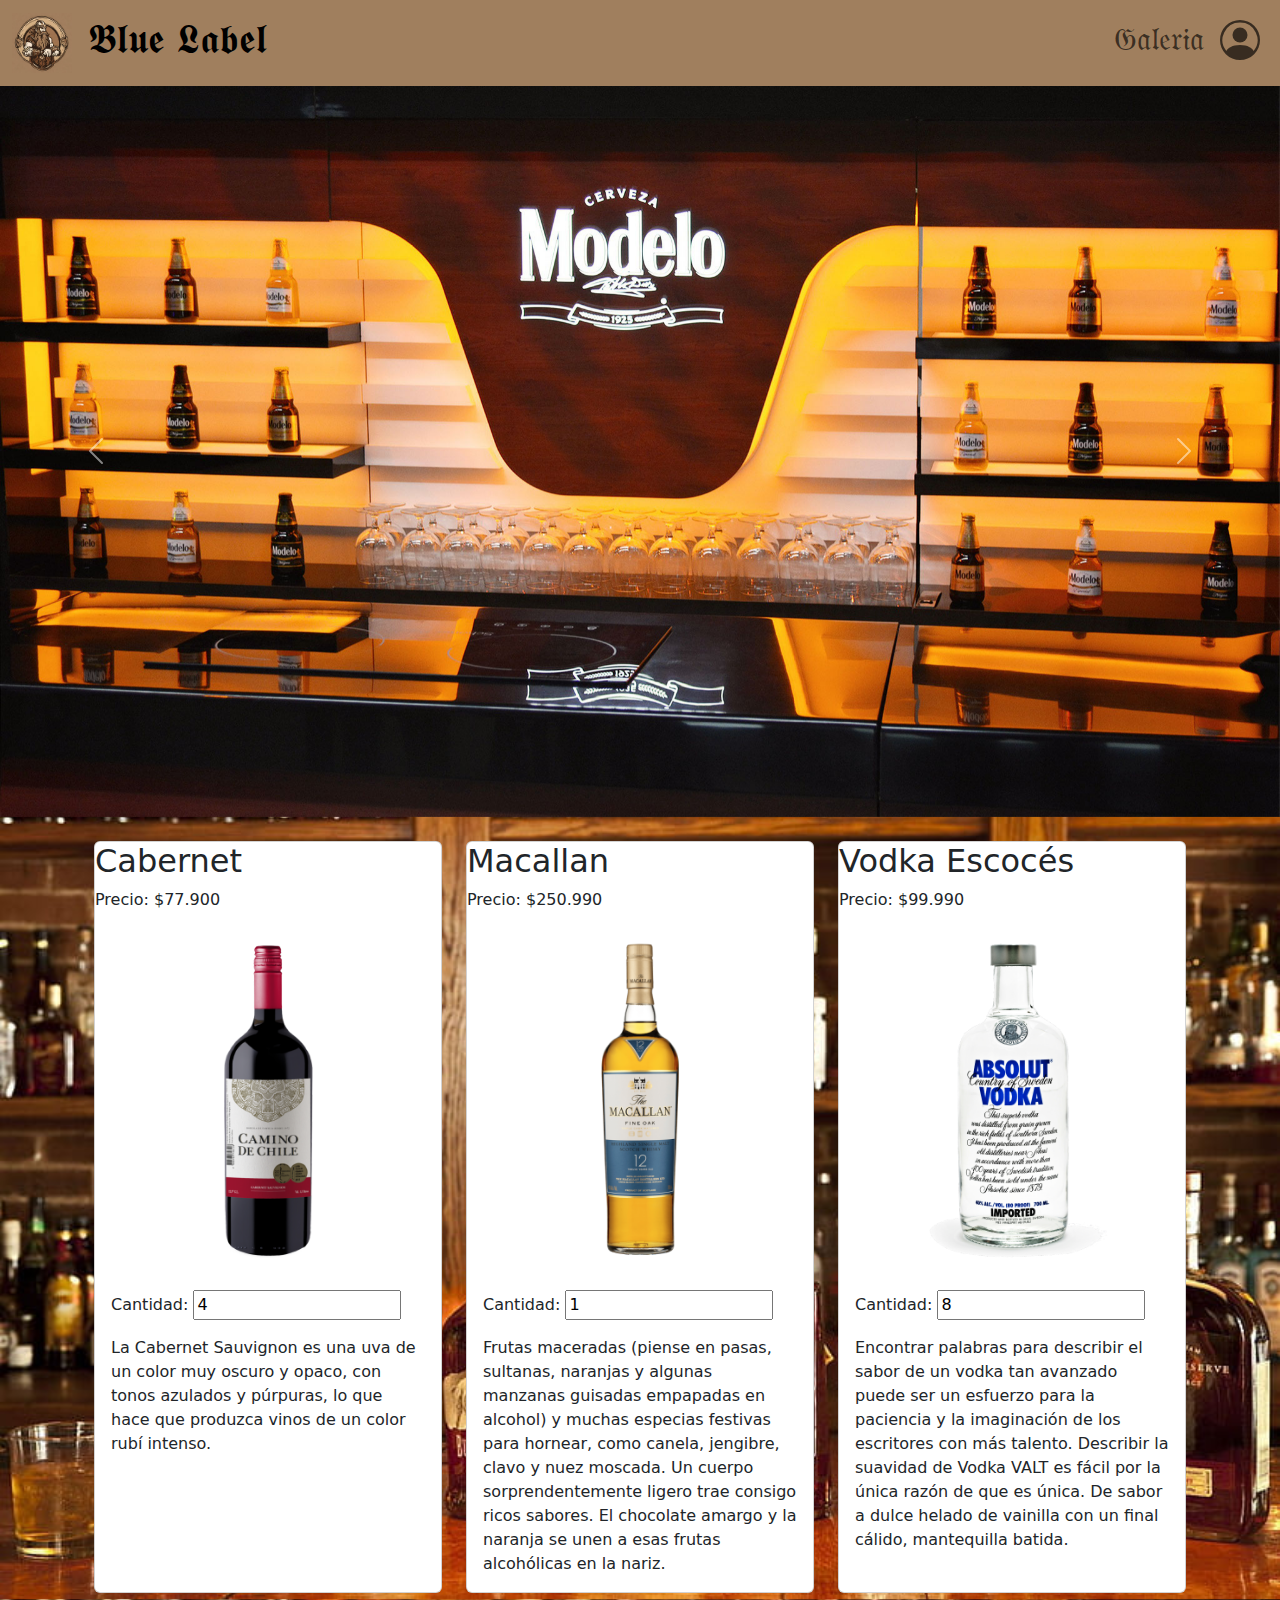
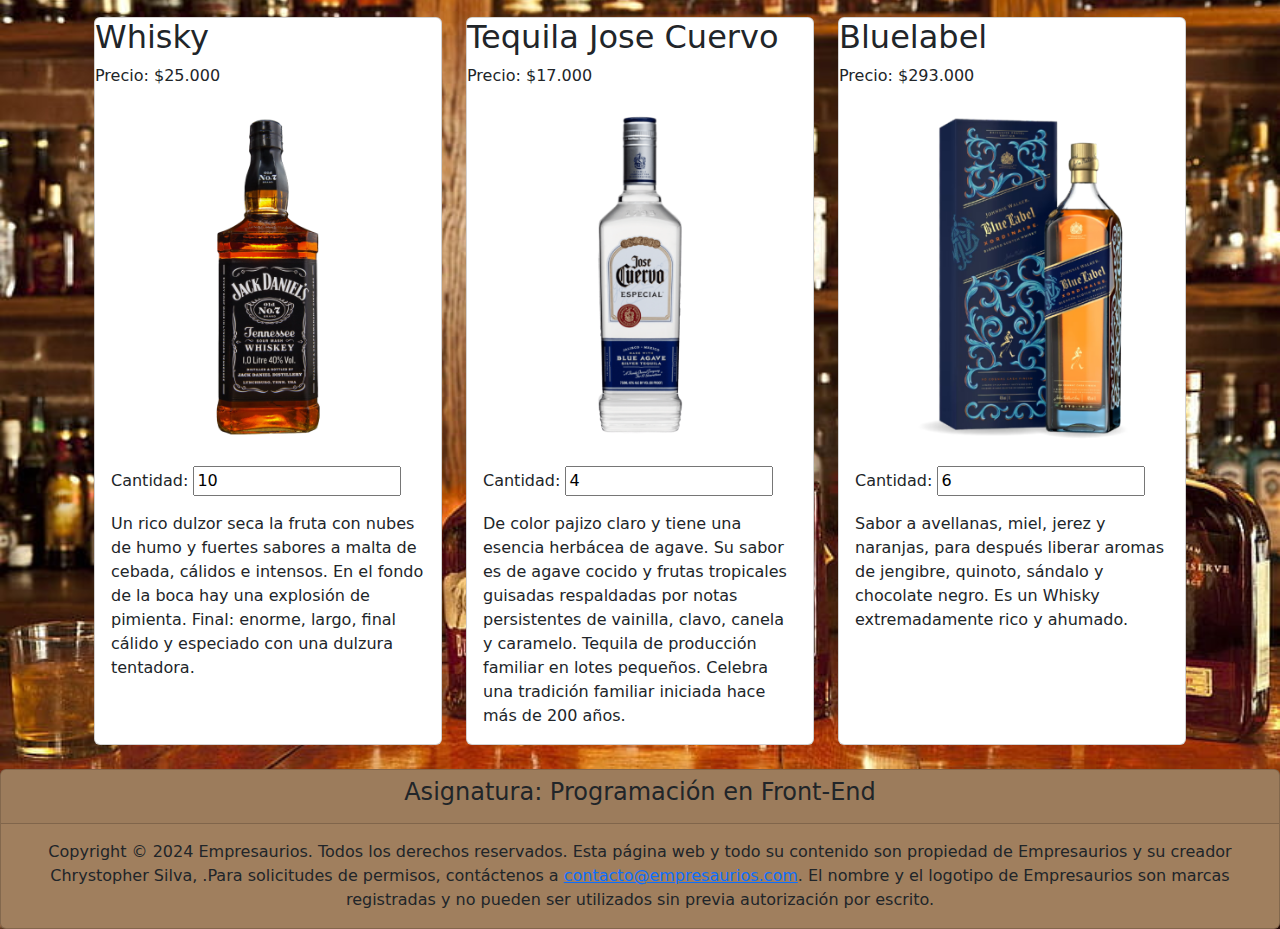
==== commit a19949e7: "Terminado :)" ====
--- a/galeria.html
+++ b/galeria.html
@@ -6,8 +6,9 @@
     <meta name="viewport" content="width=device-width, initial-scale=1.0">
     <title>BlueLadel</title>
     <link href="https://cdn.jsdelivr.net/npm/bootstrap@5.3.3/dist/css/bootstrap.min.css" rel="stylesheet" integrity="sha384-QWTKZyjpPEjISv5WaRU9OFeRpok6YctnYmDr5pNlyT2bRjXh0JMhjY6hW+ALEwIH" crossorigin="anonymous">
-    <link rel="stylesheet" href="estilos.css"> <!-- Agregar la referencia al archivo CSS -->
+    <link rel="stylesheet" href="Estilos/estilos.css"> <!-- Agregar la referencia al archivo CSS -->
 </head>
+
 
 <!------------------------------------------------------------------------------------------------------------->
 <!------------------------------------------------------------------------------------------------------------->
@@ -69,93 +70,96 @@
 </div>
 
 <!------------------------------------------------------------------------------------------------------------->
+<!--                                              Galeria                                 -->
 
-
-    <main>
-        <div class="galeria">
-            <div class="alcohol">
-                <figure>
-                    <img src="Imagenes/blue lable.png" class="img" alt="descripcion">
-                    <figcaption>
-                    <h2>Bluelabel</h2>
-                    <p>Precio: $293.000</p>
-                    <p>Cantidad: <input type="number" value="6"></p>
-                    <p>Sabor a avellanas, miel, jerez y naranjas, para después liberar aromas de jengibre, quinoto, sándalo y chocolate negro. Es un Whisky extremadamente rico y ahumado.</p>
-                    </figcaption>
-                </figure>
-            </div>
-            <div class="alcohol">
-                <figure>
-                    <img src="Imagenes/cabernet.png"  alt="descripcion">
-                    <figcaption>
-                    <h2>Cabernet</h2>
-                    <p>Precio: $77.900</p>
+<div class="container p-4">
+    <div class="row row-cols-1 row-cols-md-3 g-4">
+        <div class="col">
+            <div class="card h-100">
+                <h2>Cabernet</h2>
+                <p class="card-text">Precio: $77.900</p>
+                <img src="Imagenes/cabernet.png" class="card-img-top w-100" alt="Cabernet">
+                <div class="card-body">
                     <p>Cantidad: <input type="number" value="4"></p>
-                    <p>La Cabernet Sauvignon es una uva de un color muy oscuro y opaco, con tonos azulados y púrpuras, lo que hace que produzca vinos de un color rubí intenso.</p>
-                    </figcaption>
-                </figure>
-            </div>
-            <div class="alcohol">
-                <figure>
-                    <img src="Imagenes/macallan.png" class="box" alt="descripcion">
-                    <figcaption>
-                    <h2>Macallan</h2>
-                    <p>Precio: $250.990</p>
-                    <p>Cantidad <input type="number" value="1"></p>
-                    <p>frutas maceradas (piense en pasas, sultanas, naranjas y algunas manzanas guisadas empapadas en alcohol) y muchas especias festivas para hornear, como canela, jengibre, clavo y nuez moscada. Un cuerpo sorprendentemente ligero trae consigo ricos sabores. El chocolate amargo y la naranja se unen a esas frutas alcohólicas en la nariz.</p>
-                    </figcaption>
-                </figure>
-            </div>
-            <div class="alcohol">
-                <figure>
-                    <img src="Imagenes/vodka.png" alt="descripcion">
-                    <figcaption>
-                    <h2>Vodka Escoses</h2>
-                    <p>Precio: $99.990</p>
-                    <p>Cantidad: <input type="number" value="8"></p>
-                    <p>Encontrar palabras para describir el sabor de un vodka tan avanzado puede ser un esfuerzo para la paciencia y la imaginación de los escritores con más talento. Describir la suavidad de Vodka VALT es fácil por la única razón de que es única. De sabor a Dulce helado de vainilla con un final cálido, mantequilla batida.</p>
-                    </figcaption>
-                </figure>
-            </div>
-            <div class="alcohol">
-                <figure>
-                    <img src="Imagenes/wisky.png" class="box" alt="descripcion">
-                    <figcaption>
-                    <h2>Whisky</h2>
-                    <p>Precio: $25.000</p>
-                    <p>Cantidad: <input type="number" value="10"></p>
-                    <p>Un rico dulzor seca la fruta con nubes de humo y fuertes sabores a malta de cebada, cálidos e intensos. En el fondo de la boca hay una explosión de pimienta. Final: enorme, largo, final cálido y especiado con una dulzura tentadora.</p>
-                    </figcaption>
-                </figure>
-            </div>
-            <div class="alcohol">
-                <figure>
-                    <img src="Imagenes/tequila.png" alt="descripcion">
-                    <figcaption>
-                    <h2>Tequila Jose Cuervo</h2>
-                    <p>Precio: $17.000</p>
-                    <p>Cantidad: <input type="number" value="4"></p>
-                    <p>De color pajizo claro y tiene una esencia herbácea de agave. Su sabor es de agave cocido y frutas tropicales guisadas respaldadas por notas persistentes de vainilla, clavo, canela y caramelo. Tequila de producción familiar en lotes pequeños. Celebra una tradición familiar iniciada hace más de 200 años.</p>
-                    </figcaption>
-                </figure>
+                    <p class="card-text">La Cabernet Sauvignon es una uva de un color muy oscuro y opaco, con tonos azulados y púrpuras, lo que hace que produzca vinos de un color rubí intenso.</p>
+                </div>
             </div>
         </div>
-    </main>
+        <div class="col">
+            <div class="card h-100">                    
+                <h2>Macallan</h2>
+                <p class="card-text">Precio: $250.990</p>
+                <img src="Imagenes/macallan.png" class="card-img-top img-fluid" alt="Macallan">
+                <div class="card-body">
+
+                    <p>Cantidad: <input type="number" value="1"></p>
+                    <p class="card-text">Frutas maceradas (piense en pasas, sultanas, naranjas y algunas manzanas guisadas empapadas en alcohol) y muchas especias festivas para hornear, como canela, jengibre, clavo y nuez moscada. Un cuerpo sorprendentemente ligero trae consigo ricos sabores. El chocolate amargo y la naranja se unen a esas frutas alcohólicas en la nariz.</p>
+                </div>
+            </div>
+        </div>
+        <div class="col">
+            <div class="card h-100">
+                <h2>Vodka Escocés</h2>
+                <p class="card-text">Precio: $99.990</p>
+                <img src="Imagenes/vodka.png" class="card-img-top img-fluid" alt="Vodka Escoses">
+                <div class="card-body">                    
+                    <p>Cantidad: <input type="number" value="8"></p>
+                    <p class="card-text">Encontrar palabras para describir el sabor de un vodka tan avanzado puede ser un esfuerzo para la paciencia y la imaginación de los escritores con más talento. Describir la suavidad de Vodka VALT es fácil por la única razón de que es única. De sabor a dulce helado de vainilla con un final cálido, mantequilla batida.</p>
+                </div>
+            </div>
+        </div>
+        <div class="col">
+            <div class="card h-100">
+                <h2>Whisky</h2>
+                <p class="card-text">Precio: $25.000</p>
+                <img src="Imagenes/wisky.png" class="card-img-top" alt="Whisky">
+                <div class="card-body">                   
+                    <p>Cantidad: <input type="number" value="10"></p>
+                    <p class="card-text">Un rico dulzor seca la fruta con nubes de humo y fuertes sabores a malta de cebada, cálidos e intensos. En el fondo de la boca hay una explosión de pimienta. Final: enorme, largo, final cálido y especiado con una dulzura tentadora.</p>
+                </div>
+            </div>
+        </div>
+        <div class="col">
+            <div class="card h-100">
+                <h2>Tequila Jose Cuervo</h2>
+                <p class="card-text">Precio: $17.000</p>
+                <img src="Imagenes/tequila.png" class="card-img-top" alt="Tequila Jose Cuervo">
+                <div class="card-body">
+                    <p>Cantidad: <input type="number" value="4"></p>
+                    <p class="card-text">De color pajizo claro y tiene una esencia herbácea de agave. Su sabor es de agave cocido y frutas tropicales guisadas respaldadas por notas persistentes de vainilla, clavo, canela y caramelo. Tequila de producción familiar en lotes pequeños. Celebra una tradición familiar iniciada hace más de 200 años.</p>
+                </div>
+            </div>
+        </div>
+        <div class="col">
+            <div class="card h-100">                    
+                <h2>Bluelabel</h2>
+                <p class="card-text">Precio: $293.000</p>
+                <img src="Imagenes/blue label.png" class="card-img-top" alt="Bluelabel">
+                <div class="card-body">
+                    <p>Cantidad: <input type="number" value="6"></p>
+                    <p class="card-text">Sabor a avellanas, miel, jerez y naranjas, para después liberar aromas de jengibre, quinoto, sándalo y chocolate negro. Es un Whisky extremadamente rico y ahumado.</p>
+                </div>
+            </div>
+        </div>
+    </div>
+</div>
+
 <!------------------------------------------------------------------------------------------------------------->
 <!--                                          Footer                                                         -->   
 
 <nav>
-    <footer class="p-4 text-center end-bottom" style="background-color: #a07f5e;">
-        <div>
-            <h4 class="card-title">Asignatura: Programación en Front-End</h4>
-            <p class="card-text">Copyright © 2024 Empresaurios. Todos los derechos reservados. Esta página web y
-                todo su contenido son propiedad de Empresaurios y su creador Chrystopher Silva, 
-                .Para solicitudes de permisos, contáctenos a <a href="mailto:contacto@empresaurios.com">
-                contacto@empresaurios.com</a>. El nombre y el logotipo de Empresaurios son marcas 
-                registradas y no pueden ser utilizados sin previa autorización por escrito.
-            </p>
+    <div class="card text-center"style="background-color: #a07f5e;">
+        <div class="card-header">
+            <h4>Asignatura: Programación en Front-End</h4> 
         </div>
-    </footer>
+        <div class="card-body">
+        <p class="card-text">Copyright © 2024 Empresaurios. Todos los derechos reservados. Esta página web y
+            todo su contenido son propiedad de Empresaurios y su creador Chrystopher Silva, 
+            .Para solicitudes de permisos, contáctenos a <a href="mailto:contacto@empresaurios.com">
+            contacto@empresaurios.com</a>. El nombre y el logotipo de Empresaurios son marcas 
+            registradas y no pueden ser utilizados sin previa autorización por escrito.</p>
+        </div>
+    </div>
 </nav>
 
 <!------------------------------------------------------------------------------------------------------------->
--- a/Estilos/estilos.css
+++ b/Estilos/estilos.css
@@ -0,0 +1,45 @@
+
+/*                           FORMULARIO DEL LOGIN                                     */
+/*                        Estilos para el formulario                                  */
+    .login-form {
+    display: block;
+    box-sizing: border-box;
+    padding: 40px;
+    width: 400px; /* Ancho de la caja sombreada */
+    height: 500px; /* Alto de la caja sombreada */
+    backdrop-filter: brightness(40%);
+    flex-direction: column;
+    display: flex;
+    gap: 20px; /* Espacio entre cada elemento */
+    background-position: center;
+    justify-content: center; /* Centrar verticalmente */
+    align-items: center; /* Centrar horizontalmente */
+    border-radius: 40%; /* Le Agrega un borde redondo a la caja contenedora de l formulario*/
+}
+
+.login-heading {
+    font-weight: normal;
+    font-size: 24px;
+    text-shadow: 0px 0px 2px rgba(0, 0, 0, 0.5);
+    margin-bottom: 60px;
+    color: #ffffff; /* Cambiar color del texto */
+}
+
+.login-form label {
+    color: rgba(255, 255, 255, 0.8);
+    text-transform: uppercase;
+    font-size: 10px;
+    letter-spacing: 2px;
+    padding-left: 10px;
+}
+
+.login-form input {
+    background-color: rgba(255, 255, 255, 0.3);
+    height: 40px;
+    line-height: 40px;
+    border-radius: 20px;
+    padding: 0px 20px;
+    border: none;
+    margin-bottom: 20px;
+    color: #ffffff; /* Cambiar color del texto */
+}